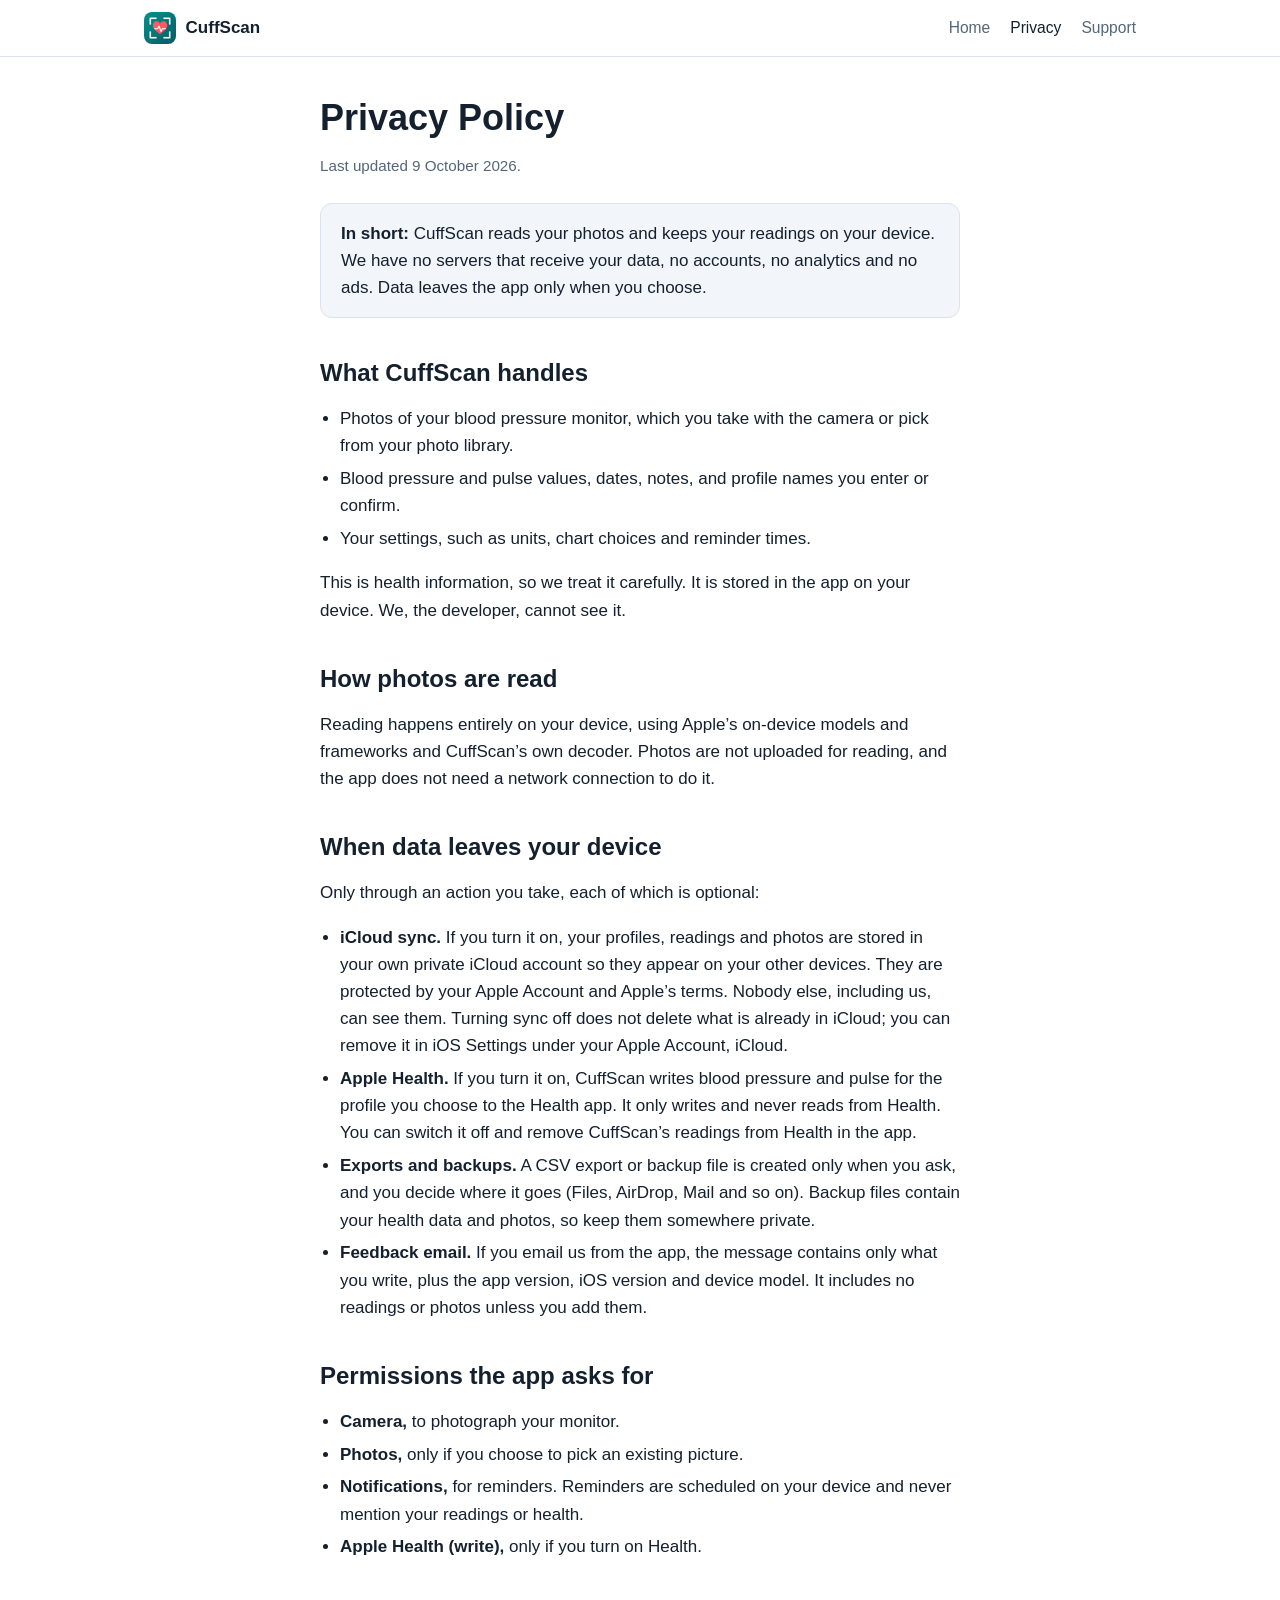
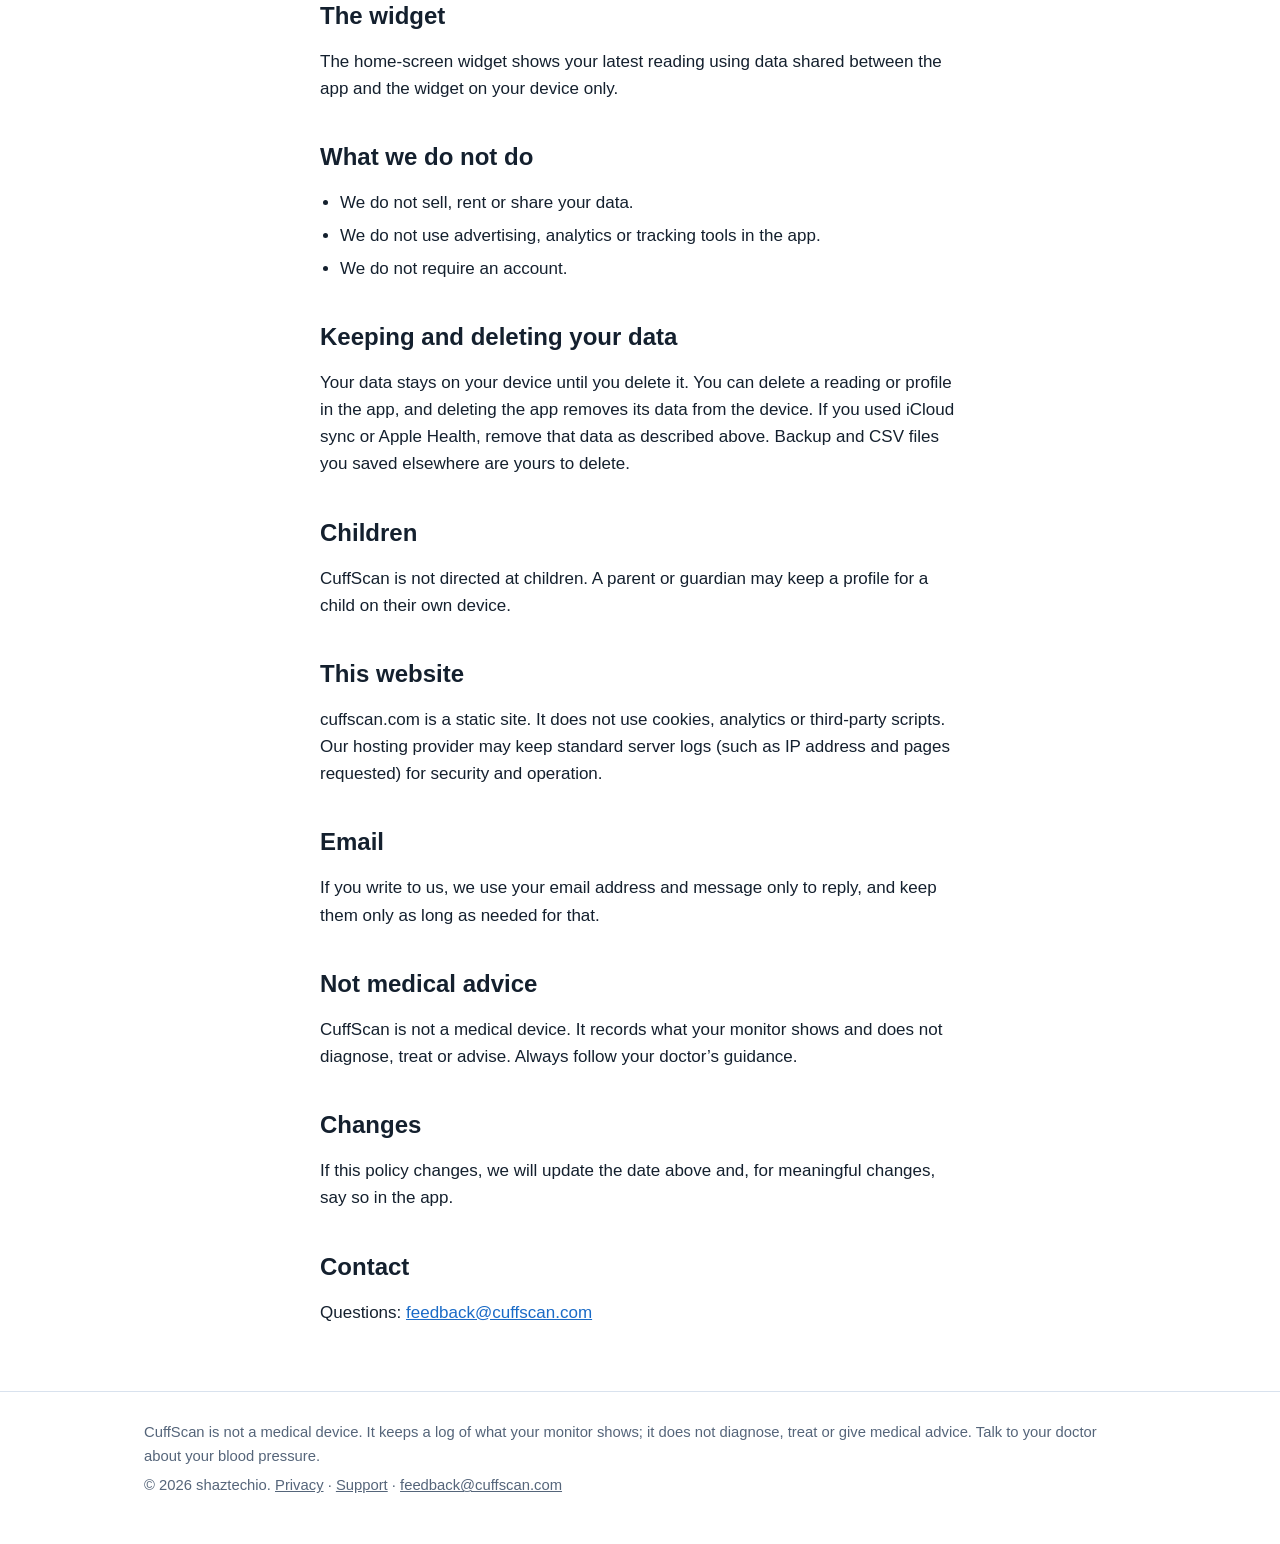
==== privacy/index.html @ 8bf1f527 "Add landing page, privacy policy, support page and site scaffolding Co-Authored-By: Claude Sonnet 5." ====
<!doctype html>
<html lang="en">
<head>
<meta charset="utf-8">
<meta name="viewport" content="width=device-width, initial-scale=1">
<title>CuffScan Privacy Policy</title>
<meta name="description" content="How CuffScan handles your photos and blood pressure readings: on-device, no account, no tracking, and shared only when you choose.">
<link rel="canonical" href="https://cuffscan.com/privacy/">
<link rel="icon" type="image/png" sizes="32x32" href="/assets/favicon-32.png">
<link rel="apple-touch-icon" href="/assets/apple-touch-icon.png">
<meta name="color-scheme" content="light dark">
<meta property="og:title" content="CuffScan Privacy Policy">
<meta property="og:description" content="How CuffScan handles your photos and blood pressure readings: on-device, no account, no tracking, and shared only when you choose.">
<meta property="og:image" content="https://cuffscan.com/assets/icon-512.png">
<link rel="stylesheet" href="/assets/style.css">
</head>
<body>
<header class="site"><div class="wrap">
<a class="brand" href="/"><img src="/assets/favicon-32.png" alt="" width="32" height="32">CuffScan</a>
<nav aria-label="Main"><a href="/">Home</a><a href="/privacy/" aria-current="page">Privacy</a><a href="/support/">Support</a></nav>
</div></header>
<main class="page"><div class="wrap prose">
<h1>Privacy Policy</h1>
<p class="note">Last updated 9 October 2026.</p>
<div class="callout"><strong>In short:</strong> CuffScan reads your photos and keeps your readings on your device. We have no servers that receive your data, no accounts, no analytics and no ads. Data leaves the app only when you choose.</div>

<h2>What CuffScan handles</h2>
<ul>
<li>Photos of your blood pressure monitor, which you take with the camera or pick from your photo library.</li>
<li>Blood pressure and pulse values, dates, notes, and profile names you enter or confirm.</li>
<li>Your settings, such as units, chart choices and reminder times.</li>
</ul>
<p>This is health information, so we treat it carefully. It is stored in the app on your device. We, the developer, cannot see it.</p>

<h2>How photos are read</h2>
<p>Reading happens entirely on your device, using Apple&rsquo;s on-device models and frameworks and CuffScan&rsquo;s own decoder. Photos are not uploaded for reading, and the app does not need a network connection to do it.</p>

<h2>When data leaves your device</h2>
<p>Only through an action you take, each of which is optional:</p>
<ul>
<li><strong>iCloud sync.</strong> If you turn it on, your profiles, readings and photos are stored in your own private iCloud account so they appear on your other devices. They are protected by your Apple Account and Apple&rsquo;s terms. Nobody else, including us, can see them. Turning sync off does not delete what is already in iCloud; you can remove it in iOS Settings under your Apple Account, iCloud.</li>
<li><strong>Apple Health.</strong> If you turn it on, CuffScan writes blood pressure and pulse for the profile you choose to the Health app. It only writes and never reads from Health. You can switch it off and remove CuffScan&rsquo;s readings from Health in the app.</li>
<li><strong>Exports and backups.</strong> A CSV export or backup file is created only when you ask, and you decide where it goes (Files, AirDrop, Mail and so on). Backup files contain your health data and photos, so keep them somewhere private.</li>
<li><strong>Feedback email.</strong> If you email us from the app, the message contains only what you write, plus the app version, iOS version and device model. It includes no readings or photos unless you add them.</li>
</ul>

<h2>Permissions the app asks for</h2>
<ul>
<li><strong>Camera,</strong> to photograph your monitor.</li>
<li><strong>Photos,</strong> only if you choose to pick an existing picture.</li>
<li><strong>Notifications,</strong> for reminders. Reminders are scheduled on your device and never mention your readings or health.</li>
<li><strong>Apple Health (write),</strong> only if you turn on Health.</li>
</ul>

<h2>The widget</h2>
<p>The home-screen widget shows your latest reading using data shared between the app and the widget on your device only.</p>

<h2>What we do not do</h2>
<ul>
<li>We do not sell, rent or share your data.</li>
<li>We do not use advertising, analytics or tracking tools in the app.</li>
<li>We do not require an account.</li>
</ul>

<h2>Keeping and deleting your data</h2>
<p>Your data stays on your device until you delete it. You can delete a reading or profile in the app, and deleting the app removes its data from the device. If you used iCloud sync or Apple Health, remove that data as described above. Backup and CSV files you saved elsewhere are yours to delete.</p>

<h2>Children</h2>
<p>CuffScan is not directed at children. A parent or guardian may keep a profile for a child on their own device.</p>

<h2>This website</h2>
<p>cuffscan.com is a static site. It does not use cookies, analytics or third-party scripts. Our hosting provider may keep standard server logs (such as IP address and pages requested) for security and operation.</p>

<h2>Email</h2>
<p>If you write to us, we use your email address and message only to reply, and keep them only as long as needed for that.</p>

<h2>Not medical advice</h2>
<p>CuffScan is not a medical device. It records what your monitor shows and does not diagnose, treat or advise. Always follow your doctor&rsquo;s guidance.</p>

<h2>Changes</h2>
<p>If this policy changes, we will update the date above and, for meaningful changes, say so in the app.</p>

<h2>Contact</h2>
<p>Questions: <a href="mailto:feedback@cuffscan.com">feedback@cuffscan.com</a></p>
</div></main>
<footer class="site"><div class="wrap">
<p>CuffScan is not a medical device. It keeps a log of what your monitor shows; it does not diagnose, treat or give medical advice. Talk to your doctor about your blood pressure.</p>
<p>&copy; 2026 shaztechio. <a href="/privacy/">Privacy</a> &middot; <a href="/support/">Support</a> &middot; <a href="mailto:feedback@cuffscan.com">feedback@cuffscan.com</a></p>
</div></footer>
</body>
</html>
---- assets/style.css ----
:root {
  --bg: #ffffff;
  --bg-soft: #f2f6fb;
  --text: #14202e;
  --muted: #55657a;
  --accent: #1a6bc7;
  --accent-text: #ffffff;
  --border: #d9e2ee;
  --max: 64rem;
}
@media (prefers-color-scheme: dark) {
  :root {
    --bg: #0e141b;
    --bg-soft: #16202b;
    --text: #e8eef6;
    --muted: #9fb0c4;
    --accent: #408fff;
    --accent-text: #0e141b;
    --border: #25323f;
  }
}
* { box-sizing: border-box; }
html { -webkit-text-size-adjust: 100%; }
body {
  margin: 0;
  background: var(--bg);
  color: var(--text);
  font: 1.0625rem/1.6 -apple-system, BlinkMacSystemFont, "Segoe UI", Roboto, Helvetica, Arial, sans-serif;
}
a { color: var(--accent); }
a:focus-visible, .button:focus-visible { outline: 3px solid var(--accent); outline-offset: 2px; border-radius: 4px; }
.wrap { max-width: var(--max); margin: 0 auto; padding: 0 1rem; }
.prose { max-width: 42rem; }

header.site { border-bottom: 1px solid var(--border); }
header.site .wrap { display: flex; align-items: center; justify-content: space-between; gap: 1rem; padding-top: .75rem; padding-bottom: .75rem; }
.brand { display: flex; align-items: center; gap: .6rem; font-weight: 700; color: var(--text); text-decoration: none; }
.brand img { width: 32px; height: 32px; border-radius: 8px; }
nav a { margin-left: 1.25rem; color: var(--muted); text-decoration: none; font-size: .975rem; }
nav a:hover, nav a[aria-current="page"] { color: var(--text); }

.hero { padding: 3.5rem 0 3rem; }
.hero .wrap { display: grid; gap: 2rem; align-items: center; }
@media (min-width: 48rem) { .hero .wrap { grid-template-columns: 1.4fr 1fr; } }
.hero img.icon { width: 160px; height: 160px; border-radius: 36px; box-shadow: 0 8px 28px rgba(0,0,0,.18); justify-self: center; }
h1 { font-size: clamp(2rem, 5vw, 3rem); line-height: 1.15; margin: 0 0 1rem; }
h2 { font-size: 1.5rem; line-height: 1.25; margin: 2.5rem 0 .75rem; }
h3 { font-size: 1.125rem; margin: 1.75rem 0 .5rem; }
.lead { font-size: 1.25rem; color: var(--muted); margin: 0 0 1.5rem; }
.button { display: inline-block; background: var(--accent); color: var(--accent-text); padding: .7rem 1.25rem; border-radius: 10px; font-weight: 600; text-decoration: none; }
.note { color: var(--muted); font-size: .95rem; }

section.band { background: var(--bg-soft); padding: 1rem 0 3rem; }
.grid { display: grid; gap: 1rem; grid-template-columns: repeat(auto-fit, minmax(15rem, 1fr)); margin-top: 1rem; }
.card { background: var(--bg); border: 1px solid var(--border); border-radius: 14px; padding: 1.1rem 1.25rem; }
.card h3 { margin-top: 0; }
.card p { margin: 0; color: var(--muted); }

main.page { padding: 2.5rem 0 3rem; }
main.page h1 { font-size: 2.25rem; }
main.page ul { padding-left: 1.25rem; }
main.page li { margin: .35rem 0; }
.callout { background: var(--bg-soft); border: 1px solid var(--border); border-radius: 12px; padding: 1rem 1.25rem; margin: 1.5rem 0; }

footer.site { border-top: 1px solid var(--border); padding: 1.5rem 0 2.5rem; color: var(--muted); font-size: .925rem; }
footer.site a { color: var(--muted); }
footer.site p { margin: .35rem 0; }
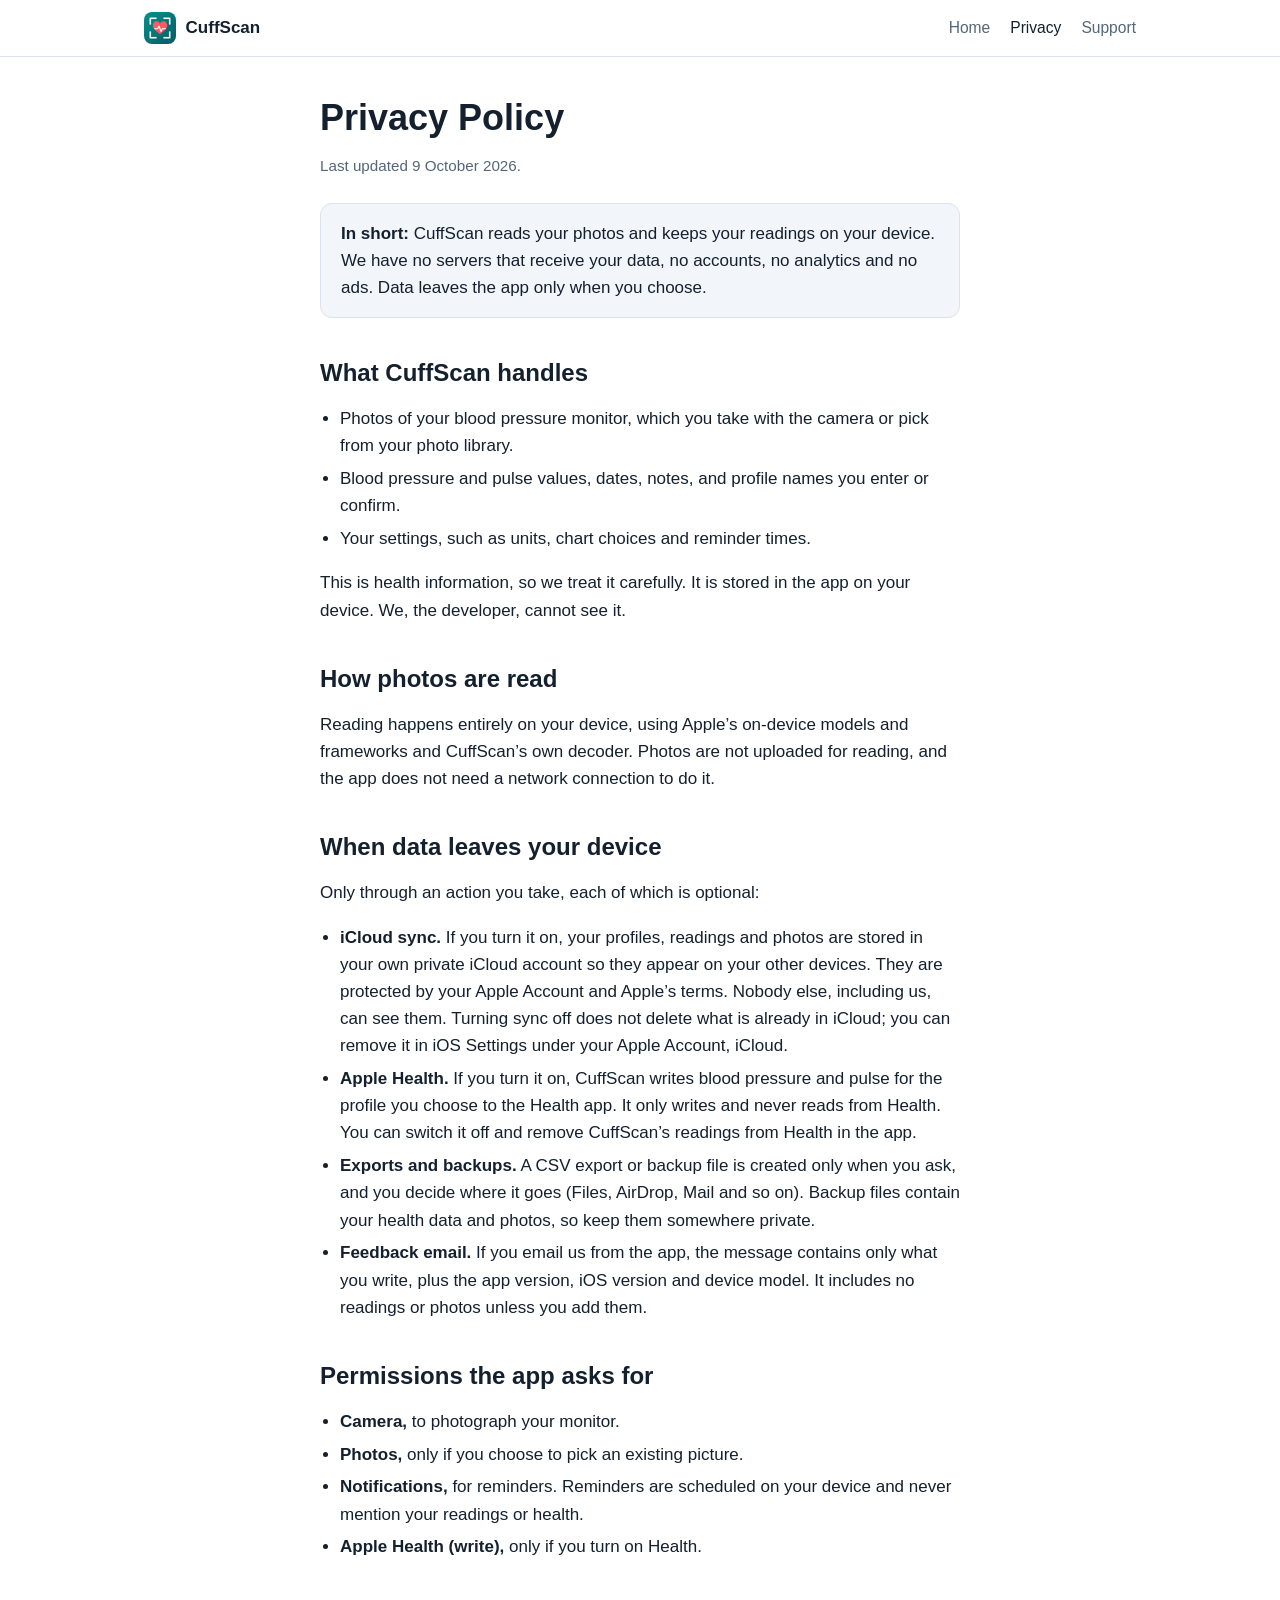
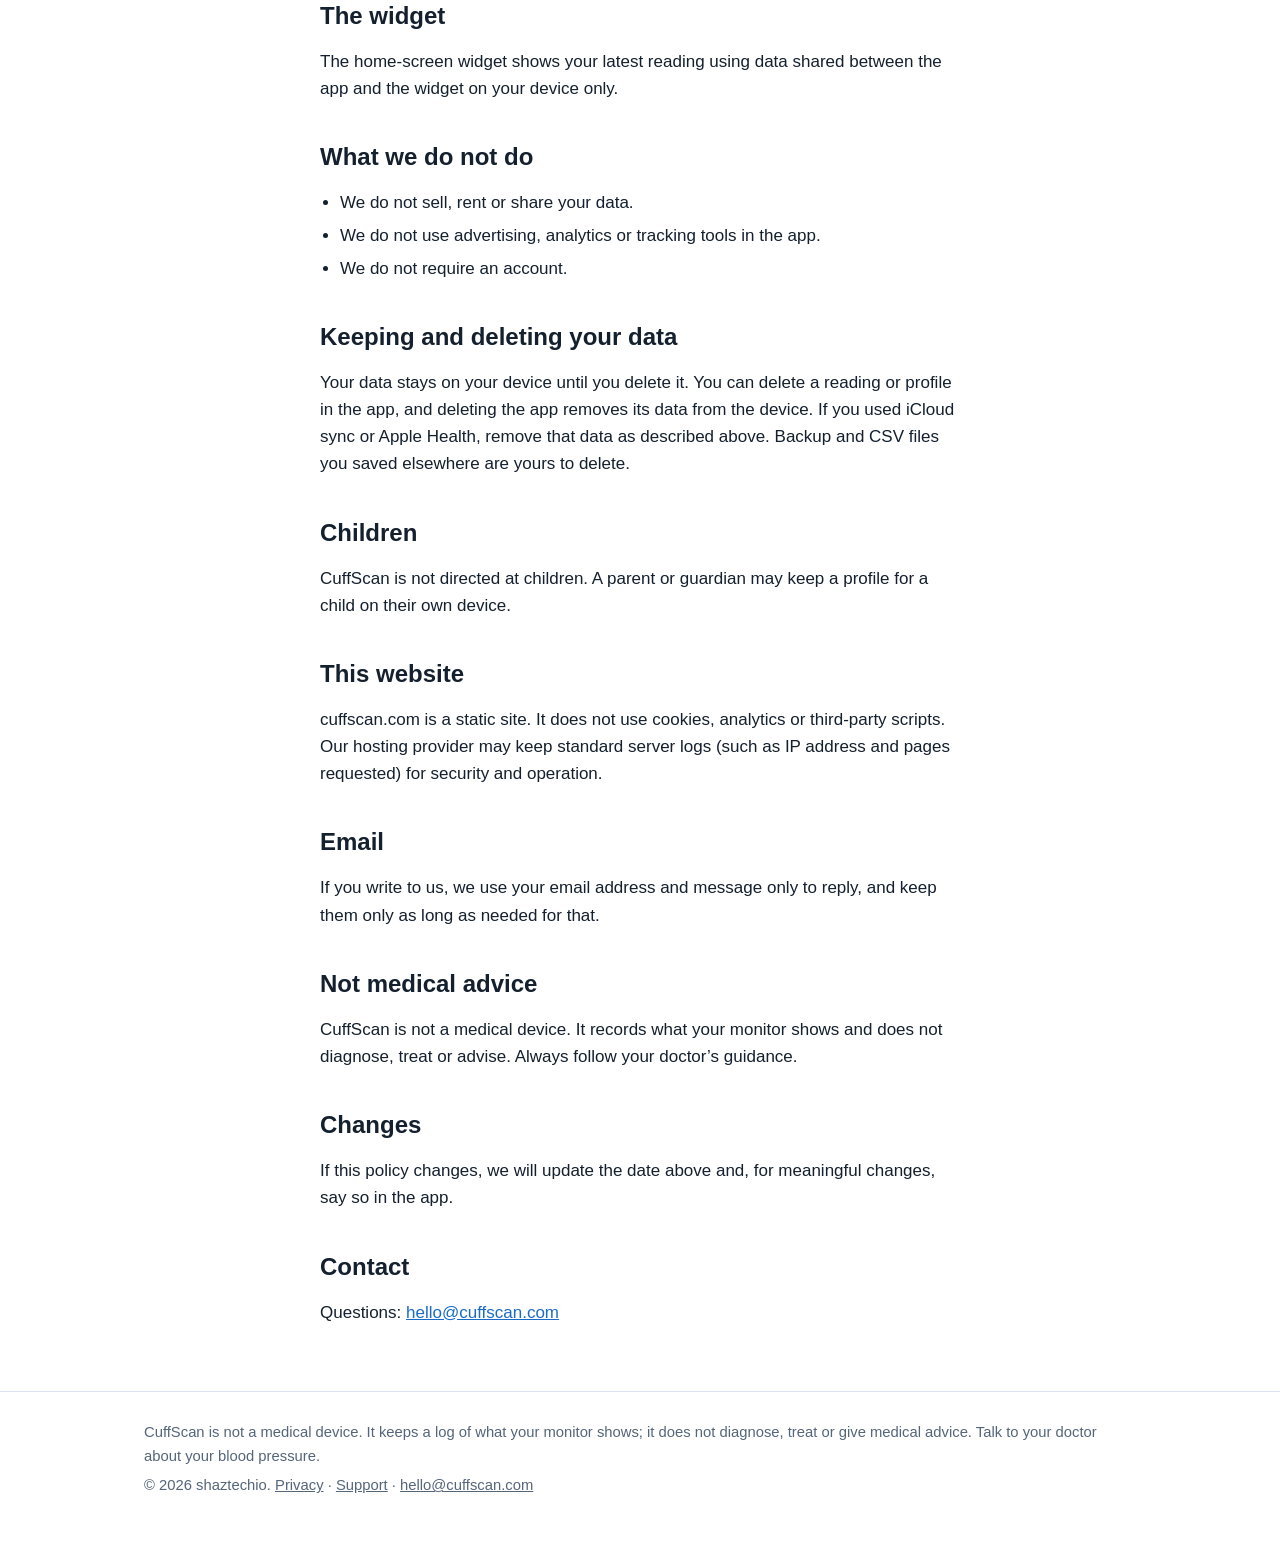
==== commit 88b2bd50: "Use hello@cuffscan.com as the site contact address Co-Authored-By: Claude Sonnet 5.5 <noreply@anthro" ====
--- a/privacy/index.html
+++ b/privacy/index.html
@@ -81,11 +81,11 @@
 <p>If this policy changes, we will update the date above and, for meaningful changes, say so in the app.</p>
 
 <h2>Contact</h2>
-<p>Questions: <a href="mailto:feedback@cuffscan.com">feedback@cuffscan.com</a></p>
+<p>Questions: <a href="mailto:hello@cuffscan.com">hello@cuffscan.com</a></p>
 </div></main>
 <footer class="site"><div class="wrap">
 <p>CuffScan is not a medical device. It keeps a log of what your monitor shows; it does not diagnose, treat or give medical advice. Talk to your doctor about your blood pressure.</p>
-<p>&copy; 2026 shaztechio. <a href="/privacy/">Privacy</a> &middot; <a href="/support/">Support</a> &middot; <a href="mailto:feedback@cuffscan.com">feedback@cuffscan.com</a></p>
+<p>&copy; 2026 shaztechio. <a href="/privacy/">Privacy</a> &middot; <a href="/support/">Support</a> &middot; <a href="mailto:hello@cuffscan.com">hello@cuffscan.com</a></p>
 </div></footer>
 </body>
 </html>
--- a/assets/style.css
+++ b/assets/style.css
@@ -65,3 +65,12 @@
 footer.site { border-top: 1px solid var(--border); padding: 1.5rem 0 2.5rem; color: var(--muted); font-size: .925rem; }
 footer.site a { color: var(--muted); }
 footer.site p { margin: .35rem 0; }
+
+img.shot { display: block; width: 100%; height: auto; border-radius: 28px; box-shadow: 0 10px 30px rgba(0,0,0,.18); }
+.hero-shot { max-width: 17rem; justify-self: center; }
+.gallery { padding: 1rem 0 3rem; }
+.shots { display: grid; gap: 1.5rem; grid-template-columns: repeat(auto-fit, minmax(12rem, 1fr)); margin-top: 1.25rem; }
+.shots figure { margin: 0; }
+.shots img.shot { max-width: 15rem; margin: 0 auto; }
+.shots figcaption { margin-top: .85rem; text-align: center; color: var(--muted); font-size: .95rem; }
+.shots figcaption strong { color: var(--text); }
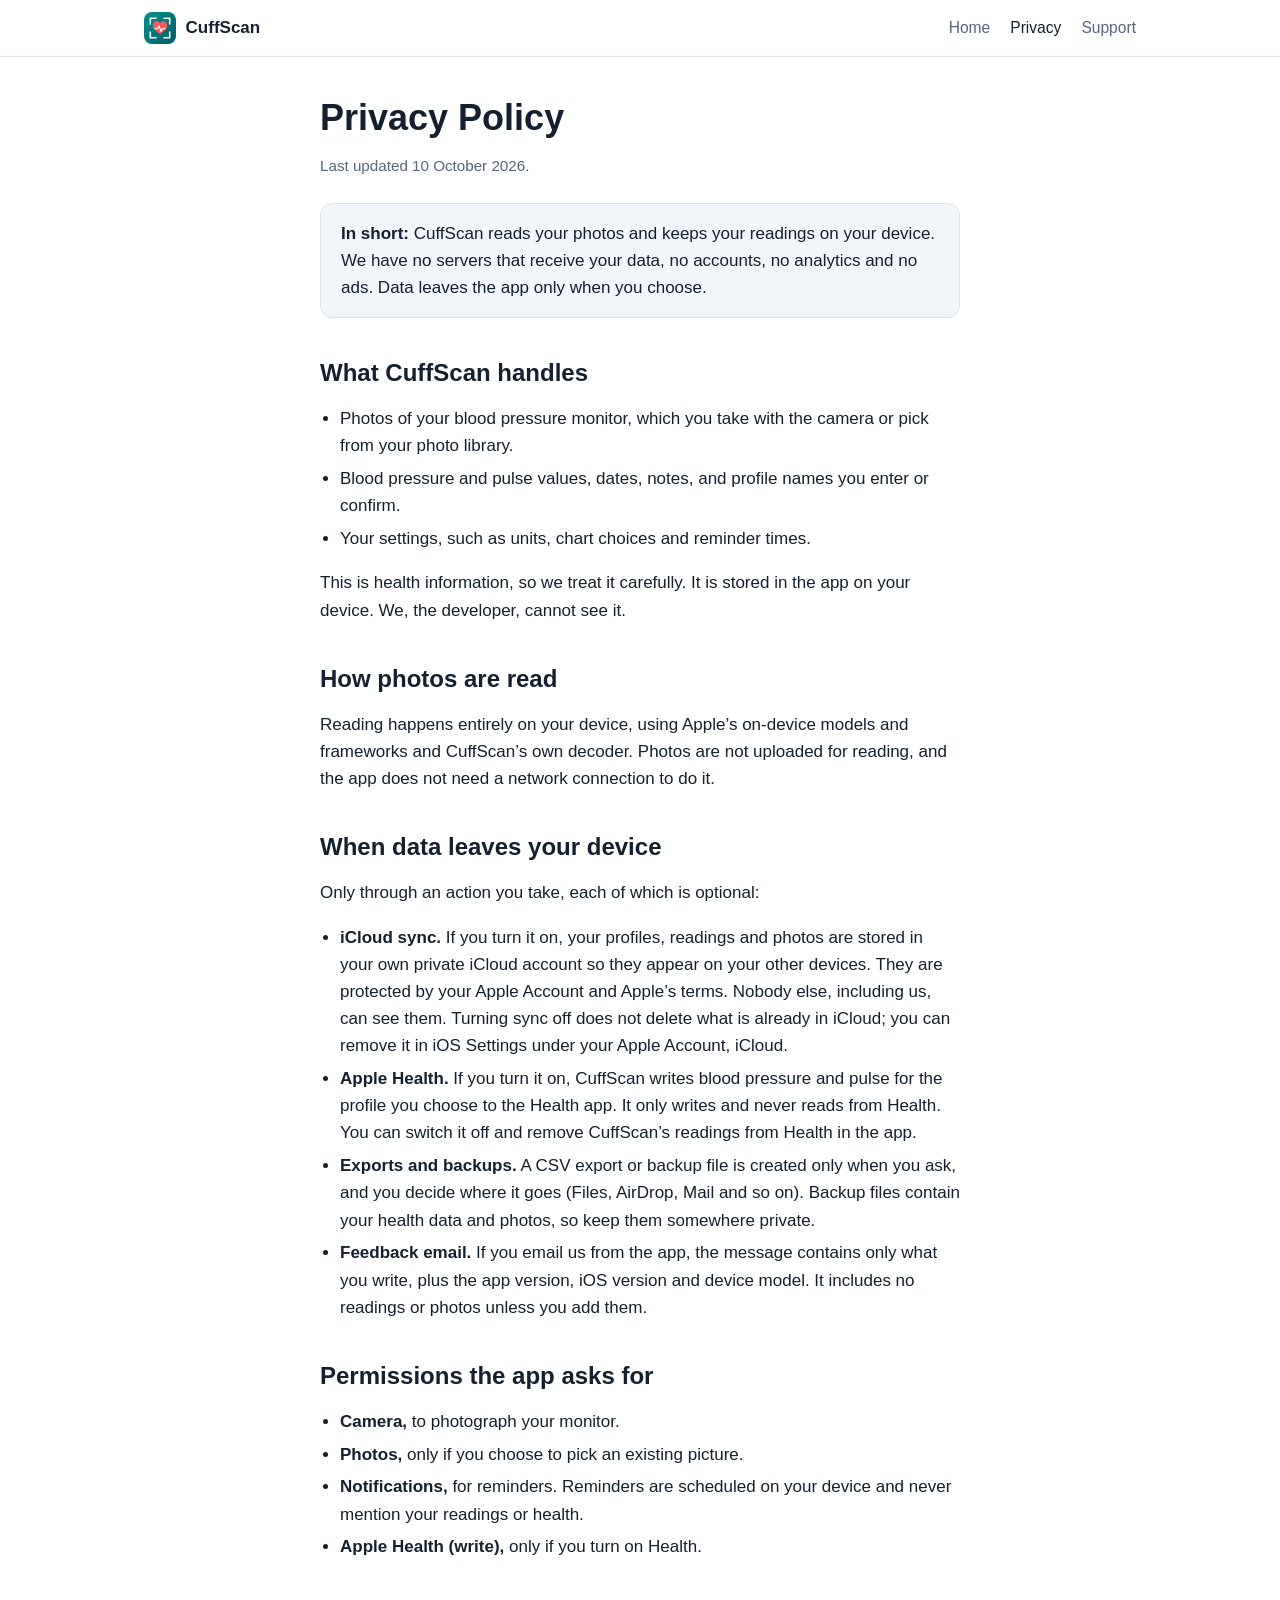
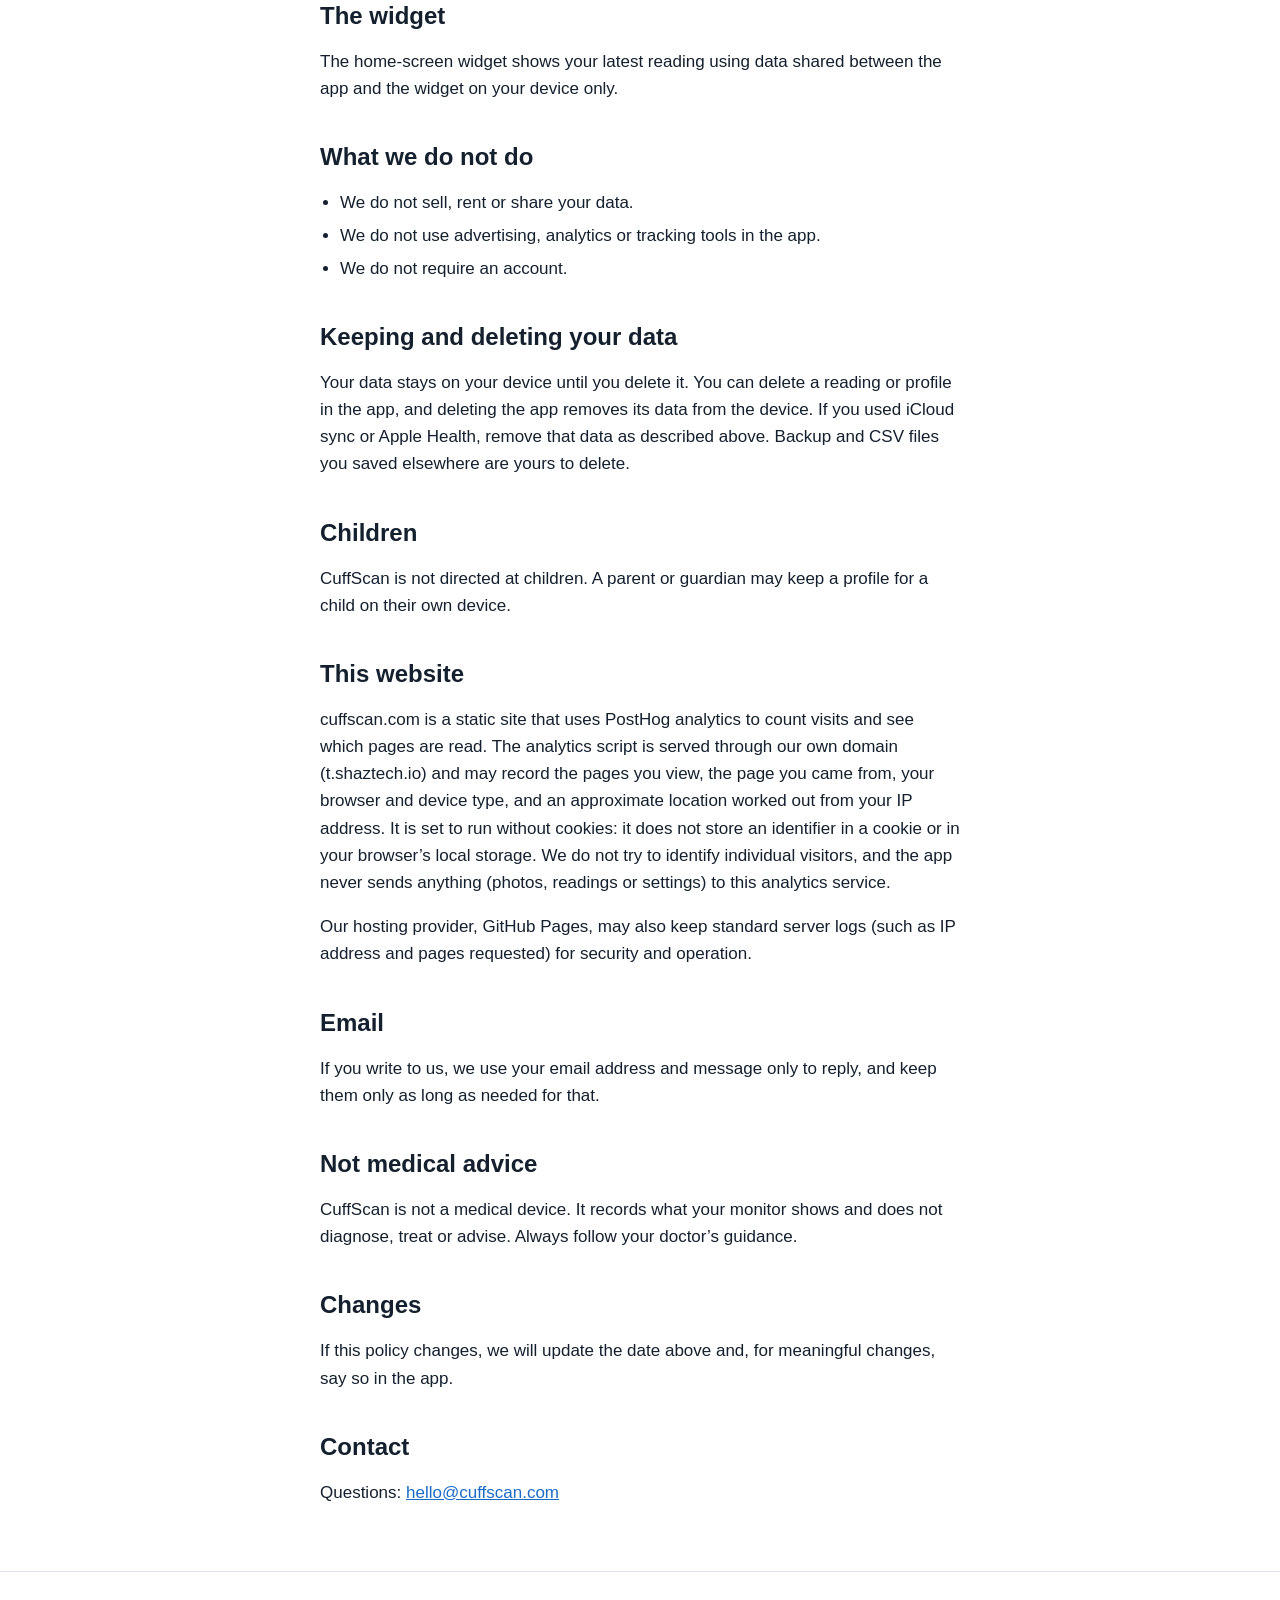
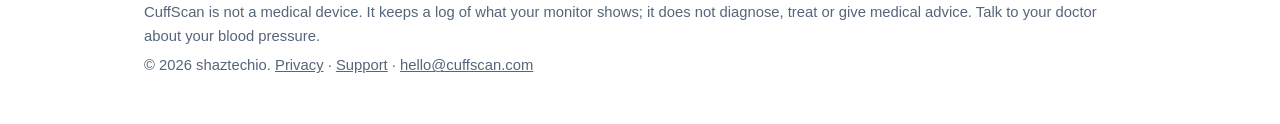
==== commit b4bc4bdb: "Add PostHog analytics in cookieless mode and update the privacy policy to match Co-Authored-By: Clau" ====
--- a/privacy/index.html
+++ b/privacy/index.html
@@ -4,15 +4,38 @@
 <meta charset="utf-8">
 <meta name="viewport" content="width=device-width, initial-scale=1">
 <title>CuffScan Privacy Policy</title>
-<meta name="description" content="How CuffScan handles your photos and blood pressure readings: on-device, no account, no tracking, and shared only when you choose.">
+<meta name="description" content="How CuffScan handles your photos and blood pressure readings: on-device, no account, no ads, and shared only when you choose.">
 <link rel="canonical" href="https://cuffscan.com/privacy/">
 <link rel="icon" type="image/png" sizes="32x32" href="/assets/favicon-32.png">
 <link rel="apple-touch-icon" href="/assets/apple-touch-icon.png">
 <meta name="color-scheme" content="light dark">
+<meta property="og:type" content="website">
+<meta property="og:site_name" content="CuffScan">
+<meta property="og:locale" content="en_US">
+<meta property="og:url" content="https://cuffscan.com/privacy/">
 <meta property="og:title" content="CuffScan Privacy Policy">
-<meta property="og:description" content="How CuffScan handles your photos and blood pressure readings: on-device, no account, no tracking, and shared only when you choose.">
-<meta property="og:image" content="https://cuffscan.com/assets/icon-512.png">
+<meta property="og:description" content="How CuffScan handles your photos and blood pressure readings: on-device, no account, no ads, and shared only when you choose.">
+<meta property="og:image" content="https://cuffscan.com/assets/og-image.png">
+<meta property="og:image:type" content="image/png">
+<meta property="og:image:width" content="1200">
+<meta property="og:image:height" content="630">
+<meta property="og:image:alt" content="CuffScan: any cuff becomes a smart cuff. Snap your monitor, keep a private log.">
+<meta name="twitter:card" content="summary_large_image">
+<meta name="twitter:title" content="CuffScan Privacy Policy">
+<meta name="twitter:description" content="How CuffScan handles your photos and blood pressure readings: on-device, no account, no ads, and shared only when you choose.">
+<meta name="twitter:image" content="https://cuffscan.com/assets/og-image.png">
+<meta name="twitter:image:alt" content="CuffScan: any cuff becomes a smart cuff. Snap your monitor, keep a private log.">
 <link rel="stylesheet" href="/assets/style.css">
+<script>
+    !function(t,e){var o,n,p,r;e.__SV||(window.posthog && window.posthog.__loaded)||(window.posthog=e,e._i=[],e.init=function(i,s,a){function g(t,e){var o=e.split(".");2==o.length&&(t=t[o[0]],e=o[1]),t[e]=function(){t.push([e].concat(Array.prototype.slice.call(arguments,0)))}}p||((p=t.createElement("script")).type="text/javascript",p.crossOrigin="anonymous",p.async=!0,p.src=s.api_host.replace(".i.posthog.com","-assets.i.posthog.com")+"/static/array.js",p.onerror=function(){p=null},(r=t.getElementsByTagName("script")[0]).parentNode.insertBefore(p,r));var u=e;for(void 0!==a?u=e[a]=[]:a="posthog",u.people=u.people||[],Object.defineProperty(u,"toString",{configurable:!0,enumerable:!0,writable:!0,value:function(t){var e="posthog";return"posthog"!==a&&(e+="."+a),t||(e+=" (stub)"),e}}),Object.defineProperty(u.people,"toString",{configurable:!0,enumerable:!0,writable:!0,value:function(){return u.toString(1)+".people (stub)"}}),o="gu mu yu bu ku init Qu Zu Wu Vu Yu el Gu ec zu lc uc cc hc dc vc capture getExtension Ju fu mc calculateEventProperties gc register register_once register_for_session unregister unregister_for_session wc Uu yc getFeatureFlag getFeatureFlagPayload getFeatureFlagResult getAllFeatureFlags isFeatureEnabled reloadFeatureFlags updateFlags updateEarlyAccessFeatureEnrollment getEarlyAccessFeatures on onFeatureFlags onSurveysLoaded onSessionId getSurveys getActiveMatchingSurveys onActiveMatchingSurveysChanged renderSurvey displaySurvey cancelPendingSurvey canRenderSurvey canRenderSurveyAsync kc identify setPersonProperties unsetPersonProperties group resetGroups setPersonPropertiesForFlags resetPersonPropertiesForFlags setGroupPropertiesForFlags resetGroupPropertiesForFlags reset Sc shutdown setIdentity clearIdentity get_distinct_id getGroups get_session_id get_session_replay_url alias set_config startSessionRecording stopSessionRecording sessionRecordingStarted captureException addExceptionStep captureLog startExceptionAutocapture stopExceptionAutocapture loadToolbar get_property getSessionProperty bc rc createPersonProfile setInternalOrTestUser Cu xu opt_in_capturing opt_out_capturing $u has_opted_in_capturing has_opted_out_capturing get_explicit_consent_status is_capturing clear_opt_in_out_capturing nc debug il Os getPageViewId captureTraceFeedback captureTraceMetric Nu".split(" "),n=0;n<o.length;n++)g(u,o[n]);e._i.push([i,s,a])},e.__SV=1)}(document,window.posthog||[]);
+    posthog.init('phc_mCGDYTK28FcP2kncj5VdfsPv9qaJPhiSs5xdi5FKzEHj', {
+        api_host: 'https://t.shaztech.io', // your managed reverse proxy domain
+        ui_host: 'https://us.posthog.com', // necessary because you're using a proxy, this way links will point back to PostHog properly
+        defaults: '2026-05-30',
+        person_profiles: 'identified_only', // or 'always' to create profiles for anonymous users as well
+        cookieless_mode: 'always', // no cookie or local-storage identifier, so no consent banner is needed for storage
+    })
+</script>
 </head>
 <body>
 <header class="site"><div class="wrap">
@@ -21,7 +44,7 @@
 </div></header>
 <main class="page"><div class="wrap prose">
 <h1>Privacy Policy</h1>
-<p class="note">Last updated 9 October 2026.</p>
+<p class="note">Last updated 10 October 2026.</p>
 <div class="callout"><strong>In short:</strong> CuffScan reads your photos and keeps your readings on your device. We have no servers that receive your data, no accounts, no analytics and no ads. Data leaves the app only when you choose.</div>
 
 <h2>What CuffScan handles</h2>
@@ -69,7 +92,8 @@
 <p>CuffScan is not directed at children. A parent or guardian may keep a profile for a child on their own device.</p>
 
 <h2>This website</h2>
-<p>cuffscan.com is a static site. It does not use cookies, analytics or third-party scripts. Our hosting provider may keep standard server logs (such as IP address and pages requested) for security and operation.</p>
+<p>cuffscan.com is a static site that uses PostHog analytics to count visits and see which pages are read. The analytics script is served through our own domain (t.shaztech.io) and may record the pages you view, the page you came from, your browser and device type, and an approximate location worked out from your IP address. It is set to run without cookies: it does not store an identifier in a cookie or in your browser&rsquo;s local storage. We do not try to identify individual visitors, and the app never sends anything (photos, readings or settings) to this analytics service.</p>
+<p>Our hosting provider, GitHub Pages, may also keep standard server logs (such as IP address and pages requested) for security and operation.</p>
 
 <h2>Email</h2>
 <p>If you write to us, we use your email address and message only to reply, and keep them only as long as needed for that.</p>
